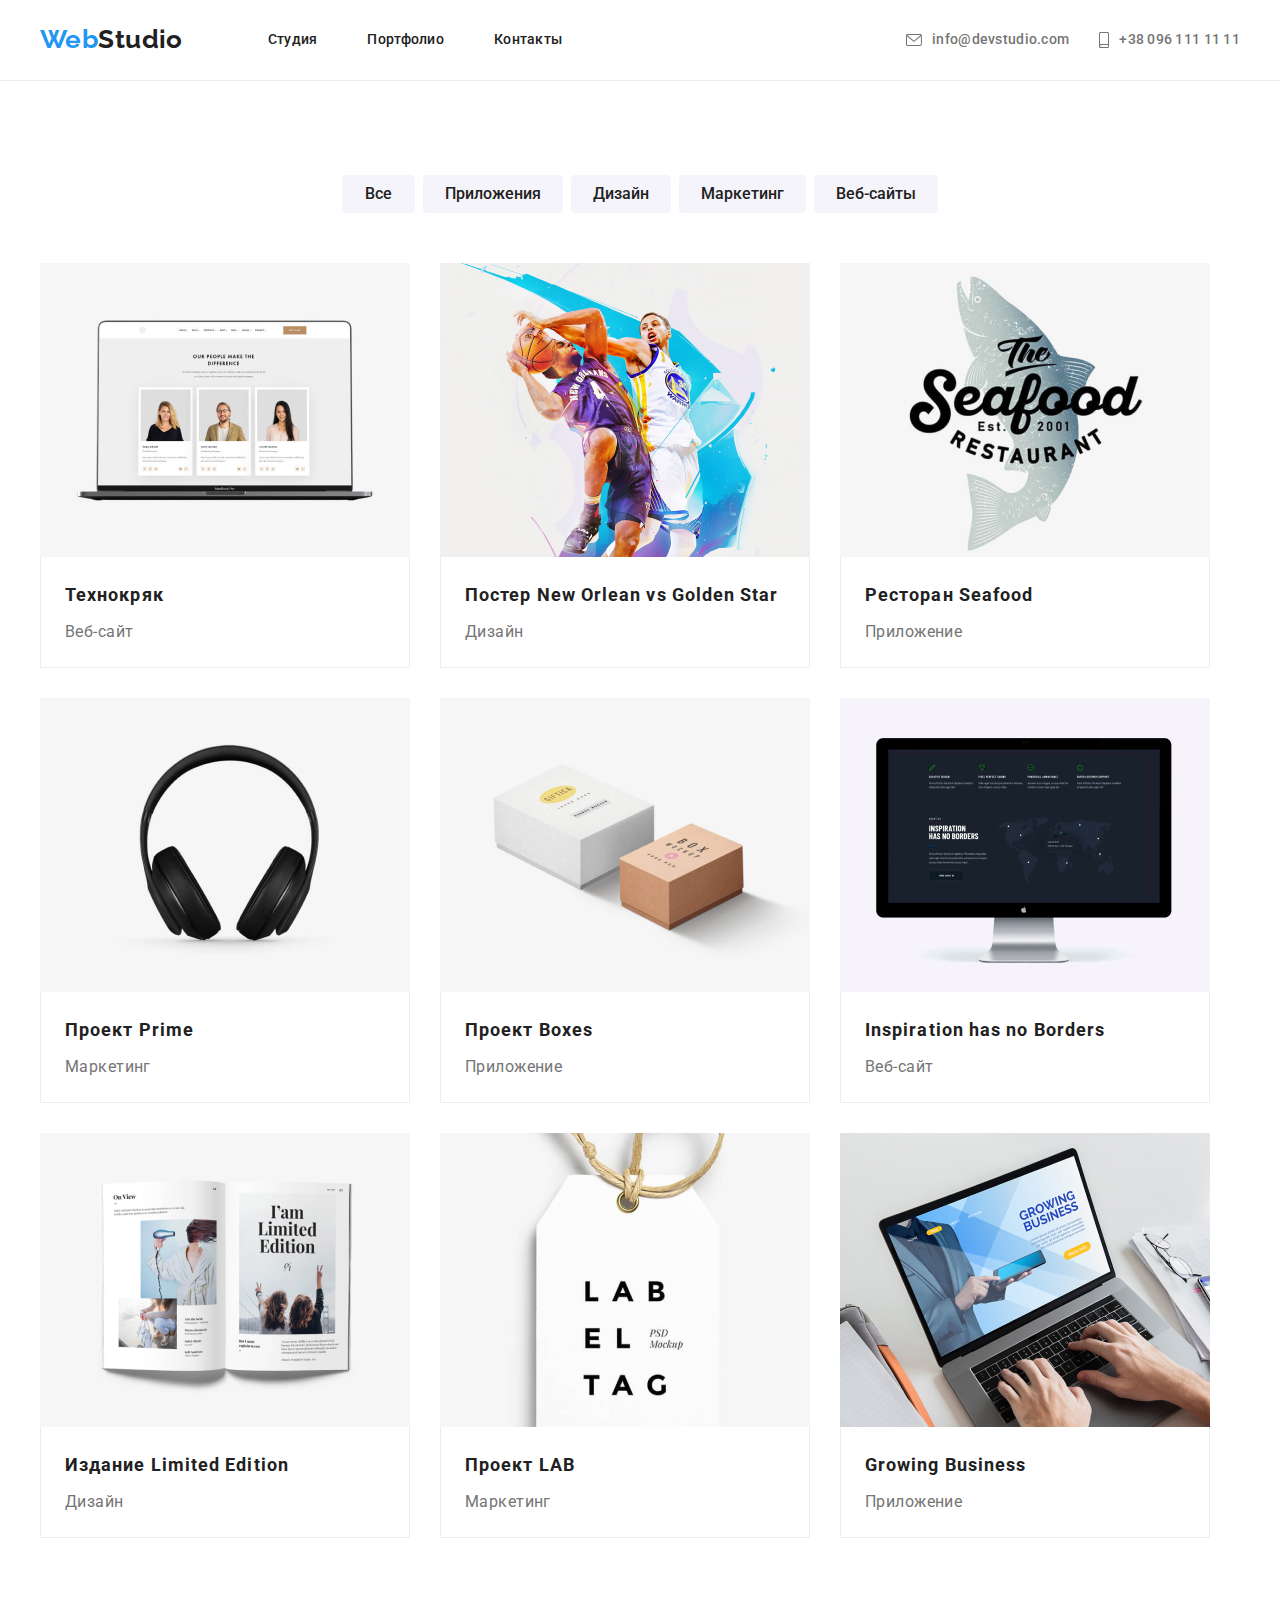
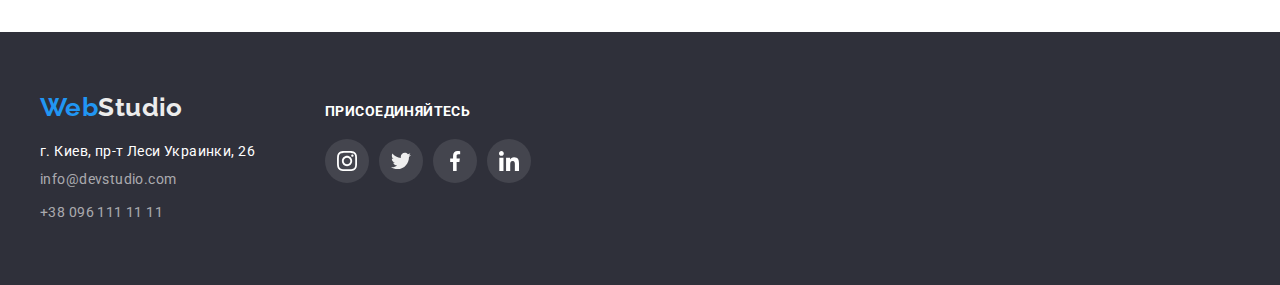
==== portfolio.html @ c201fbbd "Зробила поточну сторінку і додала в спрайт картинки до модального вікна" ====
<!DOCTYPE html>
<html lang="ru">
  <head>
    <meta charset="UTF-8" />
    <meta name="viewport" content="width=device-width, initial-scale=1.0" />
    <title>WebStudio</title>
    <link rel="preconnect" href="https://fonts.gstatic.com" />
    <link
      href="https://fonts.googleapis.com/css2?family=Raleway:wght@700&family=Roboto:wght@400;500;700;900&display=swap"
      rel="stylesheet"
    />
    <link rel="stylesheet" href="./css/style.css" />
  </head>

  <body>
    <!--Верхняя строка Шапка сайта-->
    <header class="border-header">
      <div class="container header">
        <nav class="flex">
          <a href="./index.html" class="page-header-logo"><span class="logo">Web</span><span
              class="logotip">Studio</span></a>
          <ul class="site-nav list">
            <li class="page"><a href="./index.html" class="link">Студия</a></li>
            <li class="page">
              <a href="./portfolio.html" class="link">Портфолио</a>
            </li>
            <li class="page"><a href="#" class="link">Контакты</a></li>
          </ul>
        </nav>
        <ul class="info list">
          <li class="info-item">
            <a class="adress-link" href="mailto:info@devstudio.com"><svg class="adress-link-icon" width="16px" height="12px">
                <use href="./images/sprite.svg#icon-envelope"></use>
              </svg> info@devstudio.com</a>
          </li>
          <li class="info-item">
            <a class="adress-link" href="tel:+380961111111"><svg class="adress-link-icon" width="10px" height="16px">
                <use href="./images/sprite.svg#icon-smartphone"></use>
              </svg>
              +38 096 111 11 11</a>
          </li>
        </ul>
      </div>
    </header>

    <main>
      <!--Section  Кнопки + Все-->
      <section class="portfolio">
        <h1 hidden>Портфолио</h1>
        <div class="container projects">
          <h2 class="visually-hidden section-title">Наши проекты</h2>
           <ul class="filter">
              <li class="filter-items"><button class="button" type="button">Все</button></li>
              <li class="filter-items"><button class="button" type="button">Приложения</button></li>
              <li class="filter-items"><button class="button" type="button">Дизайн</button></li>
              <li class="filter-items"><button class="button" type="button">Маркетинг</button></li>
              <li class="filter-items"><button class="button" type="button">Веб-сайты</button></li>
        </ul>

         <ul class="content">
            <li class="content-items">
              <a href="#">
                <img src="./images/technokryak.jpg" alt="Технокряк" width="370"/>
                <div class="shadow">
                  <h3 class="title">Технокряк</h3>
                    <p>Веб-сайт</p>
                  </div>
                </a>
             </li>
            <li class="content-items">
              <a href="#">
                <img src="./images/poster.jpg"  alt="Постер New Orlean vs Golden Star"
                  width="370"/>
                  <div class="shadow">
                    <h3 class="title">Постер New Orlean vs Golden Star</h3>
              <p>Дизайн</p>
                  </div>
                </a>
            </li>
            <li class="content-items">
              <a href="#">                
                <img src="./images/restoran.jpg"  alt="Ресторан Seafood"
                  width="370"/>
                  <div class="shadow" >
                    <h3 class="title">Ресторан Seafood</h3>
                  <p>Приложение</p>
                  </div>
              </a>
            </li>
            <li class="content-items">
              <a href="#">
                <img src="./images/naushniki.jpg"  alt="Проект Prime"  width="370"/>
                  <div class="shadow">
                  <h3 class="title">Проект Prime</h3>
                  <p>Маркетинг</p>
            </div>
          </a>
            </li>
            <li class="content-items">
              <a href="#">
                
                <img src="./images/boxes.jpg" alt="Проект Boxes" width="370" />
                <div class="shadow">
                  <h3 class="title">Проект Boxes</h3>
                <p>Приложение</p>
          </div>
        </a>
            </li>
            <li class="content-items">
              <a href="#">
                <img src="./images/monitor.jpg"  alt="Inspiration has no Borders"  width="370"/>
                  <div class="shadow">
                      <h3 class="title">Inspiration has no Borders</h3>
                      <p>Веб-сайт</p>
            </div>
          </a>
            </li>
            <li class="content-items">
              <a href="#">
                <img src="./images/book.jpg"  alt="Издание Limited Edition"  width="370"/>
                  <div class="shadow">
                    <h3 class="title">Издание Limited Edition</h3>
                     <p>Дизайн</p> 
                </div> 
            </a>
            </li>
            <li class="content-items">
              <a href="#">
                <img src="./images/etiketka.jpg" alt="Проект LAB" width="370" />
                <div class="shadow">
                      <h3 class="title">Проект LAB</h3>
                      <p>Маркетинг</p>
            </div>
          </a>
            </li>
            <li class="content-items">
              <a href="#">
               <img src="./images/noutbook.jpg"  alt="Growing Business"  width="370"/>
                  <div class="shadow">
                        <h3 class="title">Growing Business</h3>
                        <p>Приложение</p>
                  </div>
              </a>
            </li>
          </ul>
        </div>
      </section>
    </main>

    <!--Footer Подвал-->
    <footer class="footer">
      <div class="container footer">
        <div class="footer-address">
          <a class="logo" href="#">Web<span class="logo-text">Studio</span></a>
          <address class="address">г. Киев, пр-т Леси Украинки, 26</address>
          <address>
            <ul class="footer-item">
              <li><a class="contact" href="mailto:info@devstudio.com">info@devstudio.com</a></li>
              <li><a class="contact" href="tel:+380961111111">+38 096 111 11 11</a></li>
            </ul>
          </address>
        </div>
    
        <!-- Присоединяйтесь-->
        <div class="join">
          <p>Присоединяйтесь</p>
          <ul class="join-list">
            <li class="item">
              <a href="#" class="join-link">
                <svg class="join-icon">
                  <use href="./images/sprite.svg#icon-instagram-two"></use>
                </svg>
              </a>
            </li>
            <li class="item">
              <a href="#" class="join-link">
                <svg class="join-icon">
                  <use href="./images/sprite.svg#icon-twitter-two"></use>
                </svg>
              </a>
            </li>
            <li class="item">
              <a href="#" class="join-link">
                <svg class="join-icon">
                  <use href="./images/sprite.svg#icon-facebook-two"></use>
                </svg>
              </a>
            </li>
            <li class="item">
              <a href="#" class="join-link">
                <svg class="join-icon">
                  <use href="./images/sprite.svg#icon-linkedin-two"></use>
                </svg>
              </a>
            </li>
          </ul>
        </div>
    
      </div>
    </footer>
  </body>
</html>
---- css/style.css ----
/* фон #FFFFFF; */
/* вторичный фон  #e5e5e5; */
/* цвет заголовков #212121; */
/* цвет основного текста #757575; */
/* акцент #2196F3; */

:root {
  --primary-text-color: #212121;
  --secondary-text-color: #757575;
  --primary-background: #ffffff;
  --secondary-background: #f5f4fa;
  --header-footer-background: #2f303a;
  --accent-color: #2196f3;
  --border-header: #ececec;
  --border-footer: rgba(255, 255, 255, 0.1);
  --border-examples: #eeeeee;
  --footer-bgc: #2f303a;
  --secondary-f-lightgrey-color: rgba(255, 255, 255, 0.6);
  --secondary-flightgrey-color: rgba(255, 255, 255, 0.4);
}

body {
  color: var(--primary-text-color);
  background: var(--primary-background);
  font-family: Roboto, sans-serif;
  font-size: 14px;
  letter-spacing: 0.03em;
  margin: 0;
}

header {
  display: block;
}

ul {
  list-style: none;
  margin-top: 0px;
  margin-bottom: 0px;
  padding-inline-start: 0px;
}

a {
  text-decoration: none;
}

.header {
  display: flex;
  align-items: center;

  /* outline: solid 2px #ff0000;*/
}

.border-header {
  border-bottom: 1px solid #ececec;
}

.container {
  margin-left: auto;
  margin-right: auto;
  padding-left: 15px;
  padding-right: 15px;
  width: 1200px;
  /*outline: 2px solid tomato;*/
}

.container.header {
  display: flex;
  align-items: center;
}

.flex {
  display: flex;
  align-items: center;
}

.site-nav {
  display: flex;
  align-items: center;
  font-weight: 500;
  font-style: 14px;
  line-height: 1.14;
  letter-spacing: 0.02em;
}

.header .info {
  display: flex;
  margin-left: auto;
}

.info-item {
  display: flex;
  margin-left: auto;
}

.info .info-item:not(:last-child) {
  margin-right: 30px;
}

.page-header-logo {
  display: block;
  margin: 0;
  padding-right: 85px;
  padding-top: 24px;
  padding-bottom: 25px;

  font-family: Raleway, sans-serif;
  font-weight: 700;
  font-size: 26px;
  line-height: 1.2;
  text-decoration: none;
}

.logo {
  color: #2196f3;
}

.logotip {
  color: var(--primary-text-color);
}

.container .info {
  display: flex;
  margin-left: auto;
  list-style: none;
}

.adress-link {
  display: flex;
  padding-top: 32px;
  padding-bottom: 32px;
  margin: 0;
  justify-content: flex-end;
  margin-left: auto;
  align-items: center;

  color: var(--secondary-text-color);
  fill: #757575;
  font-family: Roboto;
  font-weight: 500;
  font-size: 14px;
  line-height: 1.14;
  letter-spacing: 0.02em;
  text-decoration: none;
}

.adress-link-icon {
  margin-right: 10px;
}

.adress-link-icon:hover,
.adress-link-icon:focus {
  fill: #2196f3;
}

.adress-link:hover,
.adress-link:focus {
  color: var(--accent-color);
  fill: var(--accent-color);
}

.flex-info {
  display: flex;
}

.site-nav .link {
  color: var(--primary-text-color);
  font-family: Roboto;
  font-style: normal;
  font-weight: 500;
  font-size: 14px;
  line-height: 1.1;
  margin-right: 50px;
  padding-top: 32px;
  padding-bottom: 32px;
}

.site-nav .link.current {
  position: relative;

  color: var(--accent-color);
  text-decoration: none;
}

.link.current::after {
  position: absolute;
  bottom: 0px;
  content: '';

  display: block;
  width: 100%;
  height: 4px;

  border-radius: 2px;
  box-shadow: 0px 4px 4px rgba(0, 0, 0, 0.25);
  background-color: var(--accent-color);
}

.link:hover,
.link:focus {
  color: var(--accent-color);
}

.info.list {
  display: flex;
  padding: 0;
  margin-left: auto;
  list-style: none;
}

/* section 1  Hero*/

.hero {
  text-align: center;
  max-width: 1600px;
  height: 600px;
  margin-left: auto;
  margin-right: auto;
  background-color: var(--header-footer-background);
  background-image: linear-gradient(
      to right,
      rgba(47, 48, 58, 0.4),
      rgba(47, 48, 58, 0.4)
    ),
    url('../images/hero-img.jpg');
  background-repeat: no-repeat;
  background-position: center;
  background-size: cover;
}

.container.align-center {
  align-items: center;
  text-align: center;
}

.container-hero {
  margin-left: auto;
  margin-right: auto;
  padding-top: 200px;
  width: 696px;
}
.hero-title {
  margin-top: 0;
  padding-bottom: 30px;

  color: var(--primary-background);
  font-family: Roboto;
  font-weight: 900;
  font-size: 44px;
  line-height: 1.4;
  text-align: center;
  align-items: center;
  letter-spacing: 0.06em;
  text-transform: uppercase;
}

/* button */

.hero .hero-button {
  padding: 10px 32px;
  display: inline-block;

  min-width: 200px;
  min-height: 50px;
  color: var(--primary-background);
  background-color: var(--accent-color);

  font-family: Roboto;
  color: #ffffff;
  font-weight: 700;
  font-size: 16px;
  line-height: 1.8;
  align-items: center;
  text-align: center;
  letter-spacing: 0.06em;

  border-radius: 4px;
  border: 0;
}

.hero .hero-button:hover,
.button:focus {
  background: #188ce8;
}

/* section 2  Внимание к деталям*/

.visually-hidden {
  display: none;
}

ul {
  list-style: none;
}

.attention .features-list {
  display: flex;
  /*justify-content: space-between;*/
}

.attention .container {
  padding-top: 94px;
  padding-bottom: 94px;
}

.features-list .items {
  width: calc((100% - 90px) / 4);
  margin-right: 30px;
}

.features-list .items::before {
  display: block;
  content: '';
  height: 120px;

  background-color: var(--secondary-background);
  background-repeat: no-repeat;
  background-position: center;
  border-radius: 4px;
}

.features-list .items:nth-child(1)::before {
  background-image: url(../images/icons/antenna\.svg);
}

.features-list .items:nth-child(2)::before {
  background-image: url(../images/icons/clock.svg);
}

.features-list .items:nth-child(3)::before {
  background-image: url(../images/icons/diagram.svg);
}

.features-list .items:nth-child(4)::before {
  background-image: url(../images/icons/astronaut.svg);
}

.features-list .items:nth-child(4) {
  margin-right: 0;
}

.features-list .title {
  color: var(--secondary-black-color);
  font-family: Roboto;
  font-weight: 700;
  font-size: 14px;
  line-height: 1.14;
  text-transform: uppercase;

  margin-top: 30px;
  margin-bottom: 10px;
}

.features-list p,
.team-list p {
  margin-top: 0;
  margin-bottom: 0;
  font-weight: 400;

  font-size: 14px;
  line-height: 1.71;
  color: #757575;
}

.attention .attention-text {
  color: var(--secondary-text-color);
  font-family: Roboto;
  font-weight: 400;
  font-size: 14px;
  line-height: 1.7;
  text-align: left;
}

/* Чем мы занимаемся */

.engage {
  padding-top: 0px;

  /* outline: 2px solid tomato;*/
}

.engage .container {
  margin-left: auto;
  margin-right: auto;
  padding-top: 94px;
  padding-bottom: 94px;
}

img {
  display: block;
  max-width: 100%;
  height: auto;
}

.engage-title {
  margin-top: 0;
  margin-bottom: 50px;

  color: var(--primary-text-color);
  text-align: center;
  font-family: Roboto;
  font-weight: 700;
  font-size: 36px;
  line-height: 1.2;
  text-align: center;
}

.engage-picture {
  display: flex;
  flex-wrap: wrap;
  justify-content: space-between;

  margin-top: 50px;
}

.engage-picture .engage-item {
  width: calc ((100% - 60%)/3);
  margin-right: 30px;
}

.engage-picture .engage-item:nth-child(3n) {
  margin-right: 0;
}

/* section 4  team */

.team {
  background: var(--secondary-background);
  align-items: center;
}

.team .container {
  padding-top: 94px;
  padding-bottom: 94px;
}

.team .team-item {
  margin-top: 50px;
  display: flex;
  /*flex-wrap: wrap;*/
  justify-content: center;

  /*outline: 2px solid tomato;*/
}

.team-item > .team-img {
  padding-bottom: 30px;
  background: var(--primary-background);
  text-align: center;
  border-radius: 0px 0px 4px 4px;
  box-shadow: 0px 1px 3px rgba(0, 0, 0, 0.12),
    0px 0px 2px 1px rgba(0, 0, 0, 0.14), 0px 1px 3px 0px rgba(0, 0, 0, 0.2);
}

.team-item .team-img:not(:last-child) {
  margin-right: 30px;
}

.team p {
  margin: 0;

  color: var(--secondary-text-color);
  font-family: Roboto;
  font-weight: 400;
  font-size: 16px;
  line-height: 1.2x;
  text-align: center;
}

.team .team-title {
  margin-bottom: 0;
  margin-top: 0;

  color: var(--primary-text-color);
  font-family: Roboto;

  font-weight: 700;
  font-size: 36px;
  line-height: 1.7;
  text-align: center;

  font-style: normal;
  letter-spacing: 0.03em;
}

.team .team-subtitle {
  margin-top: 30px;
  margin-bottom: 0;
  font-weight: 500;
}

.team .team-text {
  margin-top: 10px;
  margin-bottom: 0;

  color: var(--secondary-text-color);
  font-family: Roboto;
  font-weight: 400;
  font-size: 16px;
  line-height: 1.2x;
  text-align: center;
}

.team-network {
  display: flex;
  margin-top: 16px;
  padding-left: 32px;
  padding-right: 32px;
  justify-content: space-between;
}

.team-network > .team-network-list {
  width: 44px;
  height: 44px;
}

.team-network > .team-network-list:not(:last-child) {
  margin-right: 10px;
}

.team-network-link {
  display: flex;
  justify-content: center;
  align-items: center;
  width: 100%;
  height: 100%;

  border-radius: 50%;
  color: #afb1b8;
}

.team-network-link:hover,
.team-network-link:focus {
  color: #ffffff;
  background-color: var(--accent-color);
}

.team-icon {
  width: 20px;
  height: 20px;
  fill: currentColor;
}

/* Постоянные клиенты */

.clients .container {
  padding-top: 94px;
  padding-bottom: 94px;
}

.clients .title {
  margin-top: 0;
  margin-bottom: 50px;
  color: var(--primary-text-color);
  font-family: Roboto;
  font-weight: 700;
  font-size: 36px;
  line-height: 1.167;
  text-align: center;
}

.clients-list {
  display: flex;
  justify-content: center;
  margin: 0;
}

.clients-list > .clients-item {
  width: 170px;
  height: 90px;
}

.clients-list > .clients-item:not(:last-child) {
  margin-right: 30px;
}

.clients-links {
  display: flex;
  justify-content: center;
  align-items: center;
  width: 100%;
  height: 100%;

  color: #afb1b8;
  border: 1px solid #afb1b8;
  border-radius: 4px;
}

.clients-links:hover,
.clients .clients-links:focus {
  border: 1px solid var(--accent-color);
  color: var(--accent-color);
  filter: drop-shadow(0px 4px 4px rgba(0, 0, 0, 0.25));
}

.clients-icon {
  fill: currentColor;
}

.clients-icon:hover,
.clients-icon:focus {
  color: var(--accent-color);
}

/* footer */

footer {
  padding-top: 60px;
  padding-bottom: 60px;
  display: flex;

  background-color: var(--header-footer-background);
}

.container.footer {
  display: flex;
  align-items: baseline;
  justify-content: flex-start;
}

.footer-address > .logo {
  margin-bottom: 20px;
}

.footer-address > .address {
  margin-bottom: 9px;
  color: #ffffff;
  text-decoration: none;
  font-weight: 400;
  font-style: normal;
}

.footer-item > .contact:not(:last-child) {
  margin-bottom: 9px;
}

.footer .contact {
  width: 100%;
  display: flex;
  margin-top: 9px;

  color: rgba(255, 255, 255, 0.6);
  font-family: Roboto;
  font-weight: 400;
  font-size: 14px;
  line-height: 1.7;
  font-style: normal;
  text-decoration: none;
}

.logo-text {
  color: var(--border-header);
}

.footer .logo {
  display: inline-block;
  font-family: Raleway;
  font-weight: 700;
  font-size: 26px;
  line-height: 1.2;
  color: var(--accent-color);
  text-decoration: none;
  justify-content: start;
}

/* Присоединяйтесь */

.join {
  margin-left: 70px;
  width: 206px;
  height: 80px;
}

.join p {
  margin-top: 0;
  margin-bottom: 20px;
  font-weight: 700;
  text-transform: uppercase;
  color: var(--primary-background);
}

.join-list {
  display: flex;
  justify-content: space-between;
}

.join-list .item {
  width: 44px;
  height: 44px;
}

.join-list .item:not(:last-child) {
  margin-right: 10px;
}

.join-link {
  display: flex;
  justify-content: center;
  align-items: center;
  width: 100%;
  height: 100%;

  border-radius: 50%;
  color: var(--border-examples);
  background-color: var(--border-footer);
}

.join-link:hover,
.join-link:focus {
  border-radius: 50%;
  background-color: var(--accent-color);
  fill: #ffffff;
}

.join-icon {
  width: 20px;
  height: 20px;
  fill: currentColor;
}

/* portfolio */

.container.projects {
  margin-bottom: 0;
  padding-top: 94px;
  padding-bottom: 94px;
}

.filter {
  display: flex;
  justify-content: center;
  margin-bottom: 50px;
}

.filter .filter-items + .filter-items {
  margin-left: 8px;
}
.filter-items .button {
  color: var(--primary-text-color);
  display: inline-block;
  padding: 6px 22px;
  border-radius: 4px;
  border: none;
  outline: transparent;

  background: #f5f4fa;
  min-width: 73px;
  min-height: 38px;

  font-family: Roboto;
  font-weight: 500;
  font-size: 16px;
  line-height: 1.6;
  text-align: center;
  cursor: pointer;
}

.button:hover,
.button:focus {
  color: var(--primary-background);
  background: var(--accent-color);

  box-shadow: 0px 3px 1px rgba(0, 0, 0, 0.1), 0px 1px 2px rgba(0, 0, 0, 0.08),
    0px 2px 2px rgba(0, 0, 0, 0.12);
}

.content {
  display: flex;
  flex-wrap: wrap;
  margin: -15px;
}

.content > .content-items {
  width: 370px;
  margin: 15px;
}

.content-items a {
  display: block;
  text-decoration: none;
}

.content-items a:hover,
.content-items a:focus {
  box-shadow: 0px 1px 1px rgba(0, 0, 0, 0.12), 0px 4px 4px rgba(0, 0, 0, 0.06),
    1px 4px 6px rgba(0, 0, 0, 0.16);
  outline: transparent;
}

img {
  display: block;
  min-width: 100%;
  height: auto;
}

.shadow {
  margin: 0;
  padding: 20px 24px;

  background-color: #fff;
  border-right: 1px solid #eeeeee;
  border-bottom: 1px solid #eeeeee;
  border-left: 1px solid #eeeeee;
}

.shadow .title {
  margin-top: 0;
  margin-bottom: 4px;

  font-weight: 700;
  font-size: 18px;
  line-height: 2;
  letter-spacing: 0.06em;

  color: #212121;
}

.shadow p {
  margin-top: 0;
  margin-bottom: 0;

  color: #757575;

  font-size: 16px;
  line-height: 1.87;
  font-weight: 400;
}
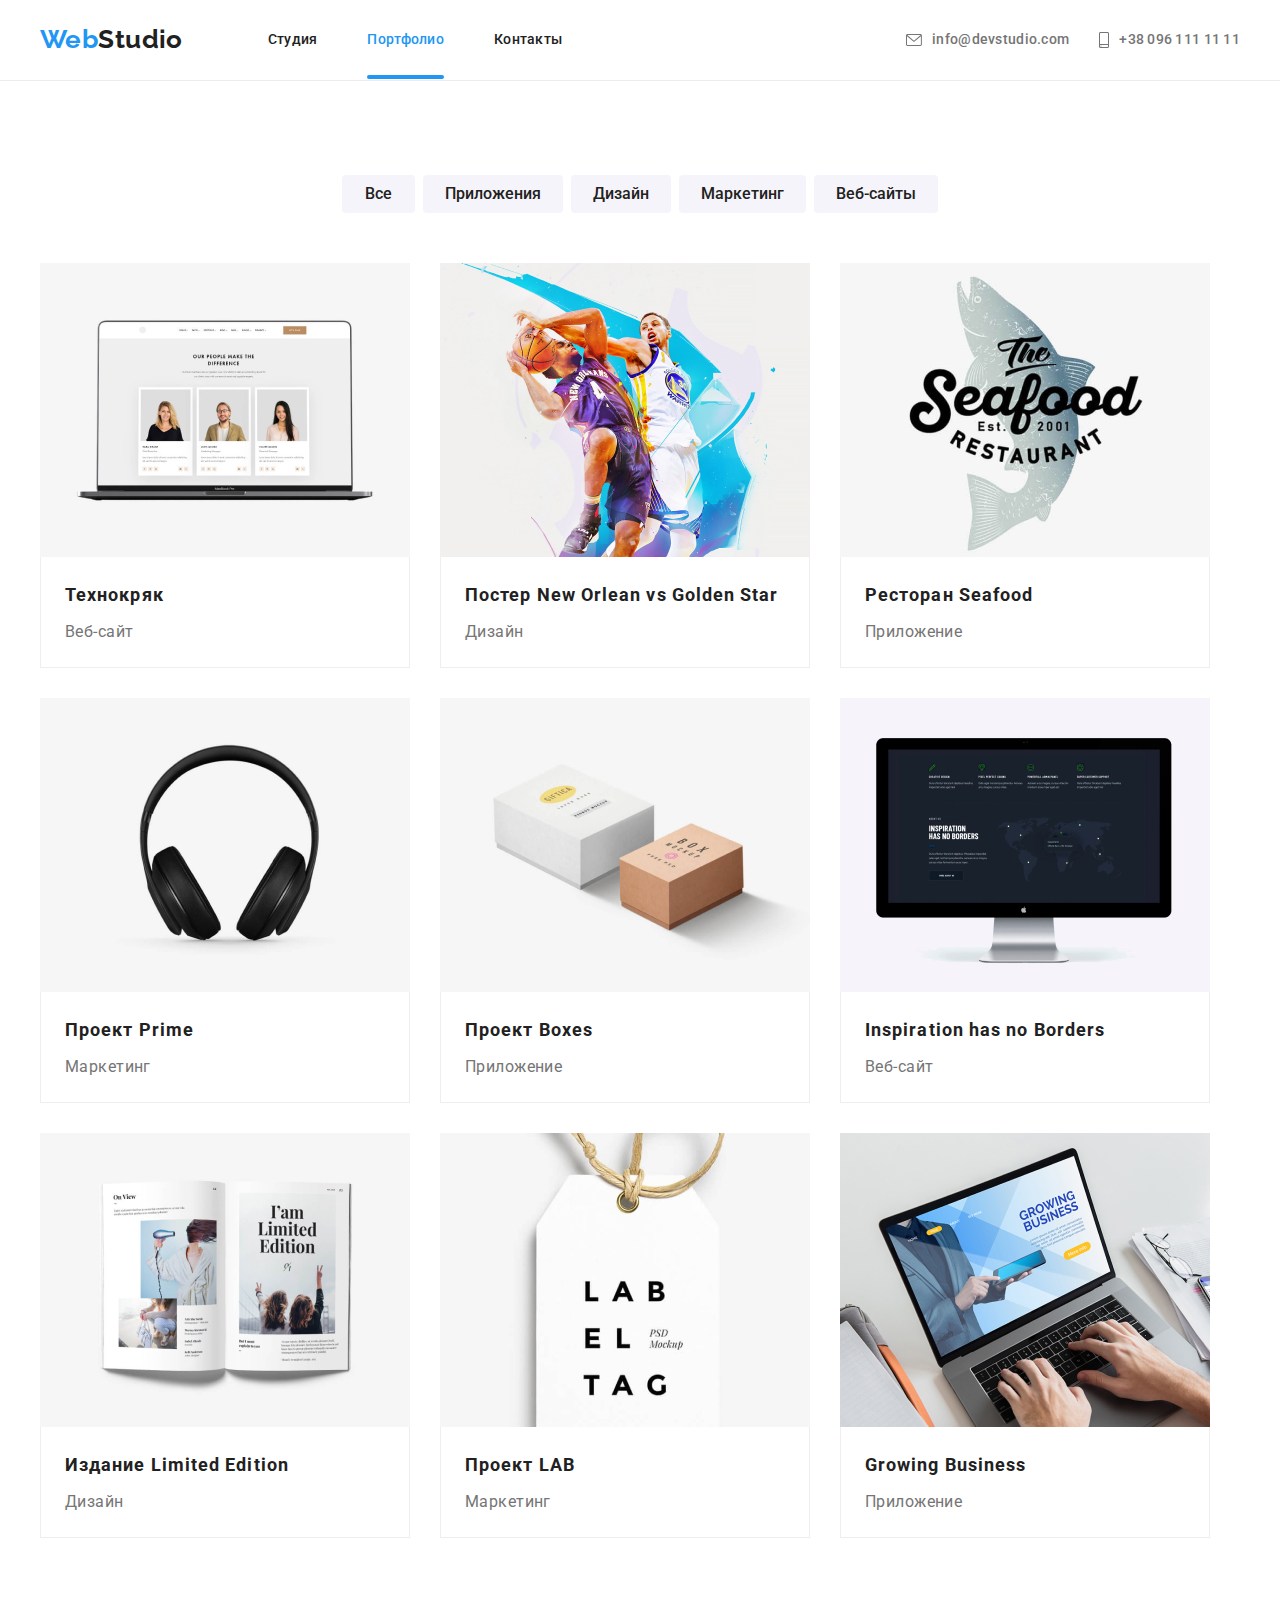
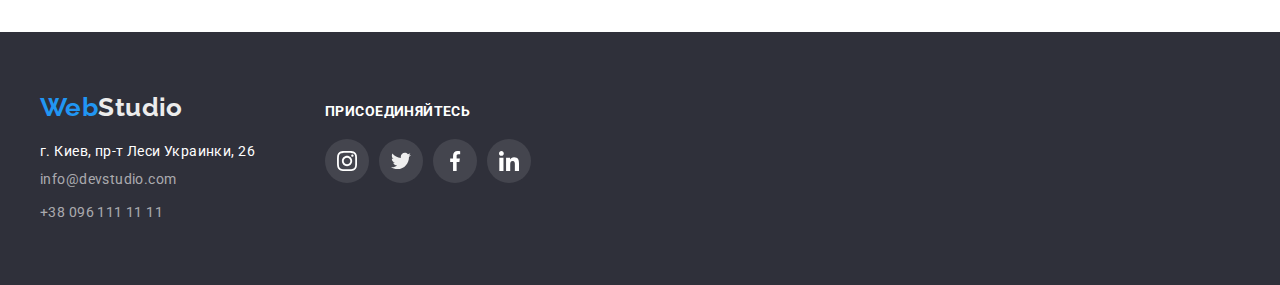
==== commit 2cb3c18d: "Модальное окно, переходы, анимация" ====
--- a/portfolio.html
+++ b/portfolio.html
@@ -22,9 +22,9 @@
           <ul class="site-nav list">
             <li class="page"><a href="./index.html" class="link">Студия</a></li>
             <li class="page">
-              <a href="./portfolio.html" class="link">Портфолио</a>
-            </li>
-            <li class="page"><a href="#" class="link">Контакты</a></li>
+              <a href="./portfolio.html" class="link current">Портфолио</a>
+            </li>
+            <li class="page"><a href="#address" class="link">Контакты</a></li>
           </ul>
         </nav>
         <ul class="info list">
@@ -59,18 +59,24 @@
 
          <ul class="content">
             <li class="content-items">
-              <a href="#">
-                <img src="./images/technokryak.jpg" alt="Технокряк" width="370"/>
-                <div class="shadow">
+              <a class="link" href="">
+                <div class="content-overlay">
+                    <img src="./images/technokryak.jpg" alt="Технокряк" width="370"/>
+                <p class="description">Технокряк это современная площадка распространения коронавируса. Компании используют эту
+                  платформу для цифрового шпионажа и атак на защищённые сервера конкурентов.</p>
+                  </div>
+                    <div class="shadow">
                   <h3 class="title">Технокряк</h3>
                     <p>Веб-сайт</p>
                   </div>
                 </a>
              </li>
             <li class="content-items">
-              <a href="#">
+              <a class="link" href="#">
+                <div class="content-overlay">
                 <img src="./images/poster.jpg"  alt="Постер New Orlean vs Golden Star"
-                  width="370"/>
+                  width="370"/><p class="description">Технокряк это современная площадка распространения коронавируса. Компании используют эту
+                  платформу для цифрового шпионажа и атак на защищённые сервера конкурентов.</p></div>
                   <div class="shadow">
                     <h3 class="title">Постер New Orlean vs Golden Star</h3>
               <p>Дизайн</p>
@@ -78,9 +84,13 @@
                 </a>
             </li>
             <li class="content-items">
-              <a href="#">                
+              <a class="link" href="#"> <div class="content-overlay">               
                 <img src="./images/restoran.jpg"  alt="Ресторан Seafood"
                   width="370"/>
+                  <p class="description">Технокряк это современная площадка распространения коронавируса. Компании используют эту
+                  платформу для цифрового шпионажа и атак на защищённые сервера конкурентов.
+                </p>
+              </div>
                   <div class="shadow" >
                     <h3 class="title">Ресторан Seafood</h3>
                   <p>Приложение</p>
@@ -88,8 +98,13 @@
               </a>
             </li>
             <li class="content-items">
-              <a href="#">
+              <a class="link" href="#">
+                <div class="content-overlay">
                 <img src="./images/naushniki.jpg"  alt="Проект Prime"  width="370"/>
+                <p class="description">Технокряк это современная площадка распространения коронавируса. Компании используют эту
+                  платформу для цифрового шпионажа и атак на защищённые сервера конкурентов.
+                </p>
+              </div>
                   <div class="shadow">
                   <h3 class="title">Проект Prime</h3>
                   <p>Маркетинг</p>
@@ -97,9 +112,13 @@
           </a>
             </li>
             <li class="content-items">
-              <a href="#">
-                
+              <a class="link" href="#">
+                <div class="content-overlay">                
                 <img src="./images/boxes.jpg" alt="Проект Boxes" width="370" />
+                <p class="description">Технокряк это современная площадка распространения коронавируса. Компании используют эту
+                  платформу для цифрового шпионажа и атак на защищённые сервера конкурентов.
+                </p>
+              </div>
                 <div class="shadow">
                   <h3 class="title">Проект Boxes</h3>
                 <p>Приложение</p>
@@ -107,8 +126,12 @@
         </a>
             </li>
             <li class="content-items">
-              <a href="#">
+              <a class="link" href="#"><div class="content-overlay">
                 <img src="./images/monitor.jpg"  alt="Inspiration has no Borders"  width="370"/>
+                <p class="description">Технокряк это современная площадка распространения коронавируса. Компании используют эту
+                  платформу для цифрового шпионажа и атак на защищённые сервера конкурентов.
+                </p>
+              </div>
                   <div class="shadow">
                       <h3 class="title">Inspiration has no Borders</h3>
                       <p>Веб-сайт</p>
@@ -116,8 +139,12 @@
           </a>
             </li>
             <li class="content-items">
-              <a href="#">
+              <a class="link" href="#"><div class="content-overlay">
                 <img src="./images/book.jpg"  alt="Издание Limited Edition"  width="370"/>
+                <p class="description">Технокряк это современная площадка распространения коронавируса. Компании используют эту
+                  платформу для цифрового шпионажа и атак на защищённые сервера конкурентов.
+                </p>
+              </div>
                   <div class="shadow">
                     <h3 class="title">Издание Limited Edition</h3>
                      <p>Дизайн</p> 
@@ -125,8 +152,12 @@
             </a>
             </li>
             <li class="content-items">
-              <a href="#">
+              <a class="link" href="#"><div class="content-overlay">
                 <img src="./images/etiketka.jpg" alt="Проект LAB" width="370" />
+                <p class="description">Технокряк это современная площадка распространения коронавируса. Компании используют эту
+                  платформу для цифрового шпионажа и атак на защищённые сервера конкурентов.
+                </p>
+              </div>
                 <div class="shadow">
                       <h3 class="title">Проект LAB</h3>
                       <p>Маркетинг</p>
@@ -134,8 +165,12 @@
           </a>
             </li>
             <li class="content-items">
-              <a href="#">
+              <a class="link" href="#"><div class="content-overlay">
                <img src="./images/noutbook.jpg"  alt="Growing Business"  width="370"/>
+               <p class="description">Технокряк это современная площадка распространения коронавируса. Компании используют эту
+                  платформу для цифрового шпионажа и атак на защищённые сервера конкурентов.
+                </p>
+              </div>
                   <div class="shadow">
                         <h3 class="title">Growing Business</h3>
                         <p>Приложение</p>
@@ -198,5 +233,8 @@
     
       </div>
     </footer>
+
+
+
   </body>
 </html>
--- a/css/style.css
+++ b/css/style.css
@@ -17,6 +17,7 @@
   --footer-bgc: #2f303a;
   --secondary-f-lightgrey-color: rgba(255, 255, 255, 0.6);
   --secondary-flightgrey-color: rgba(255, 255, 255, 0.4);
+  --timing-function: cubic-bezier(0.4, 0, 0.2, 1);
 }
 
 body {
@@ -191,7 +192,7 @@
   height: 4px;
 
   border-radius: 2px;
-  box-shadow: 0px 4px 4px rgba(0, 0, 0, 0.25);
+  /*box-shadow: 0px 4px 4px rgba(0, 0, 0, 0.25);*/
   background-color: var(--accent-color);
 }
 
@@ -253,6 +254,76 @@
   text-transform: uppercase;
 }
 
+/* Modal */
+
+.backdrop {
+  position: fixed;
+  top: 0;
+  left: 0;
+  width: 100%;
+  height: 100%;
+  background-color: rgba(0, 0, 0, 0.2);
+  opacity: 1;
+
+  transition: opacity 250ms var(--timing-function);
+}
+
+.backdrop.is-hidden {
+  opacity: 0;
+  pointer-events: none;
+}
+
+/*.backdrop .modal {
+  transform: translate(-50%, -50%) scale(0.9);
+  opacity: 0.5;
+}*/
+
+.modal {
+  position: absolute;
+  top: 50%;
+  left: 50%;
+
+  min-height: 580px;
+  min-width: 528px;
+
+  box-shadow: 0px 1px 3px rgba(0, 0, 0, 0.12), 0px 1px 1px rgba(0, 0, 0, 0.14),
+    0px 2px 1px rgba(0, 0, 0, 0.2);
+  border-radius: 4px;
+  background-color: var(--primary-background);
+
+  transform: translate(-50%, -50%) scale(1);
+  opacity: 1;
+  transition: transform 250ms var(--timing-function),
+    opacity 250ms var(--timing-function);
+}
+
+.modal-button {
+  position: absolute;
+  top: 8px;
+  right: 8px;
+
+  display: inline-flex;
+  justify-content: center;
+  align-items: center;
+
+  padding: 0;
+  width: 30px;
+  height: 30px;
+  border: 1px solid rgba(0, 0, 0, 0.1);
+  border-radius: 50%;
+  background-color: var(--primary-white-color);
+}
+
+.modal-button:hover,
+.modal-button:focus {
+  cursor: pointer;
+}
+
+.icon-close:hover,
+.icon-close:focus {
+  fill: currentColor;
+}
+
 /* button */
 
 .hero .hero-button {
@@ -271,10 +342,12 @@
   line-height: 1.8;
   align-items: center;
   text-align: center;
+  cursor: pointer;
   letter-spacing: 0.06em;
 
   border-radius: 4px;
-  border: 0;
+  box-shadow: 0px 4px 4px rgba(0, 0, 0, 0.15);
+  /* border: 0;*/
 }
 
 .hero .hero-button:hover,
@@ -824,3 +897,53 @@
   line-height: 1.87;
   font-weight: 400;
 }
+
+.content-overlay {
+  position: relative;
+  display: flex;
+  align-items: center;
+  overflow: hidden;
+}
+.content-overlay::before {
+  content: '';
+  position: absolute;
+  width: 100%;
+  height: 100%;
+
+  background: rgba(33, 150, 243, 0.9);
+  opacity: 0;
+
+  transition-property: opacity, transform;
+  transition-duration: 250ms;
+  transition-timing-function: cubic-bezier(0.4, 0, 0.2, 1);
+  transform: translateY(100%);
+}
+.content .link:hover .content-overlay::before,
+.content .link:focus .content-overlay::before {
+  opacity: 1;
+  transform: translateY(0);
+}
+
+.content-overlay > .description {
+  position: absolute;
+  margin-top: 0;
+  margin-bottom: 0;
+  padding-right: 24px;
+  padding-left: 24px;
+
+  font-size: 18px;
+  line-height: 1.555;
+  color: #ffffff;
+  opacity: 0;
+
+  transition-property: opacity, transform;
+  transition-duration: 250ms;
+  transition-timing-function: cubic-bezier(0.4, 0, 0.2, 1);
+  transform: translateY(100%);
+}
+
+.content .link:hover .description,
+.content .link:focus .description {
+  opacity: 1;
+  transform: translateY(0);
+}
